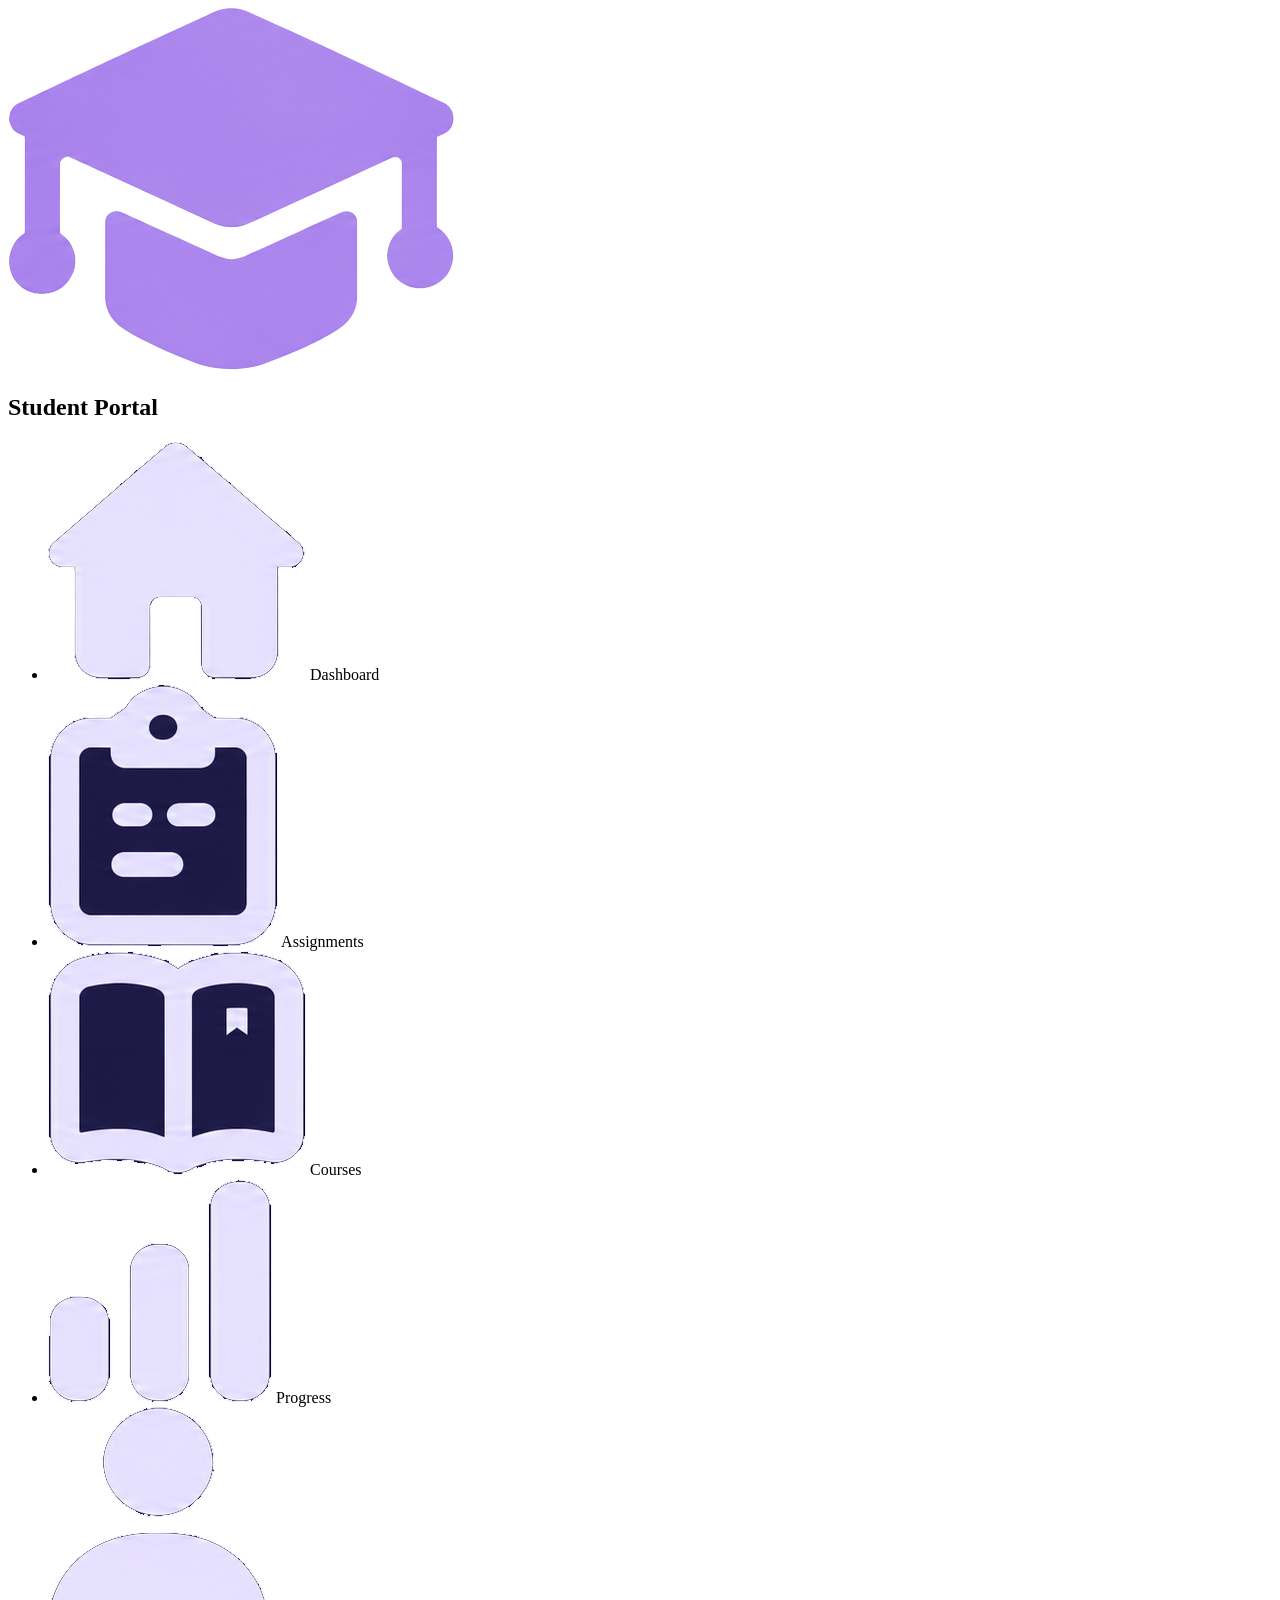
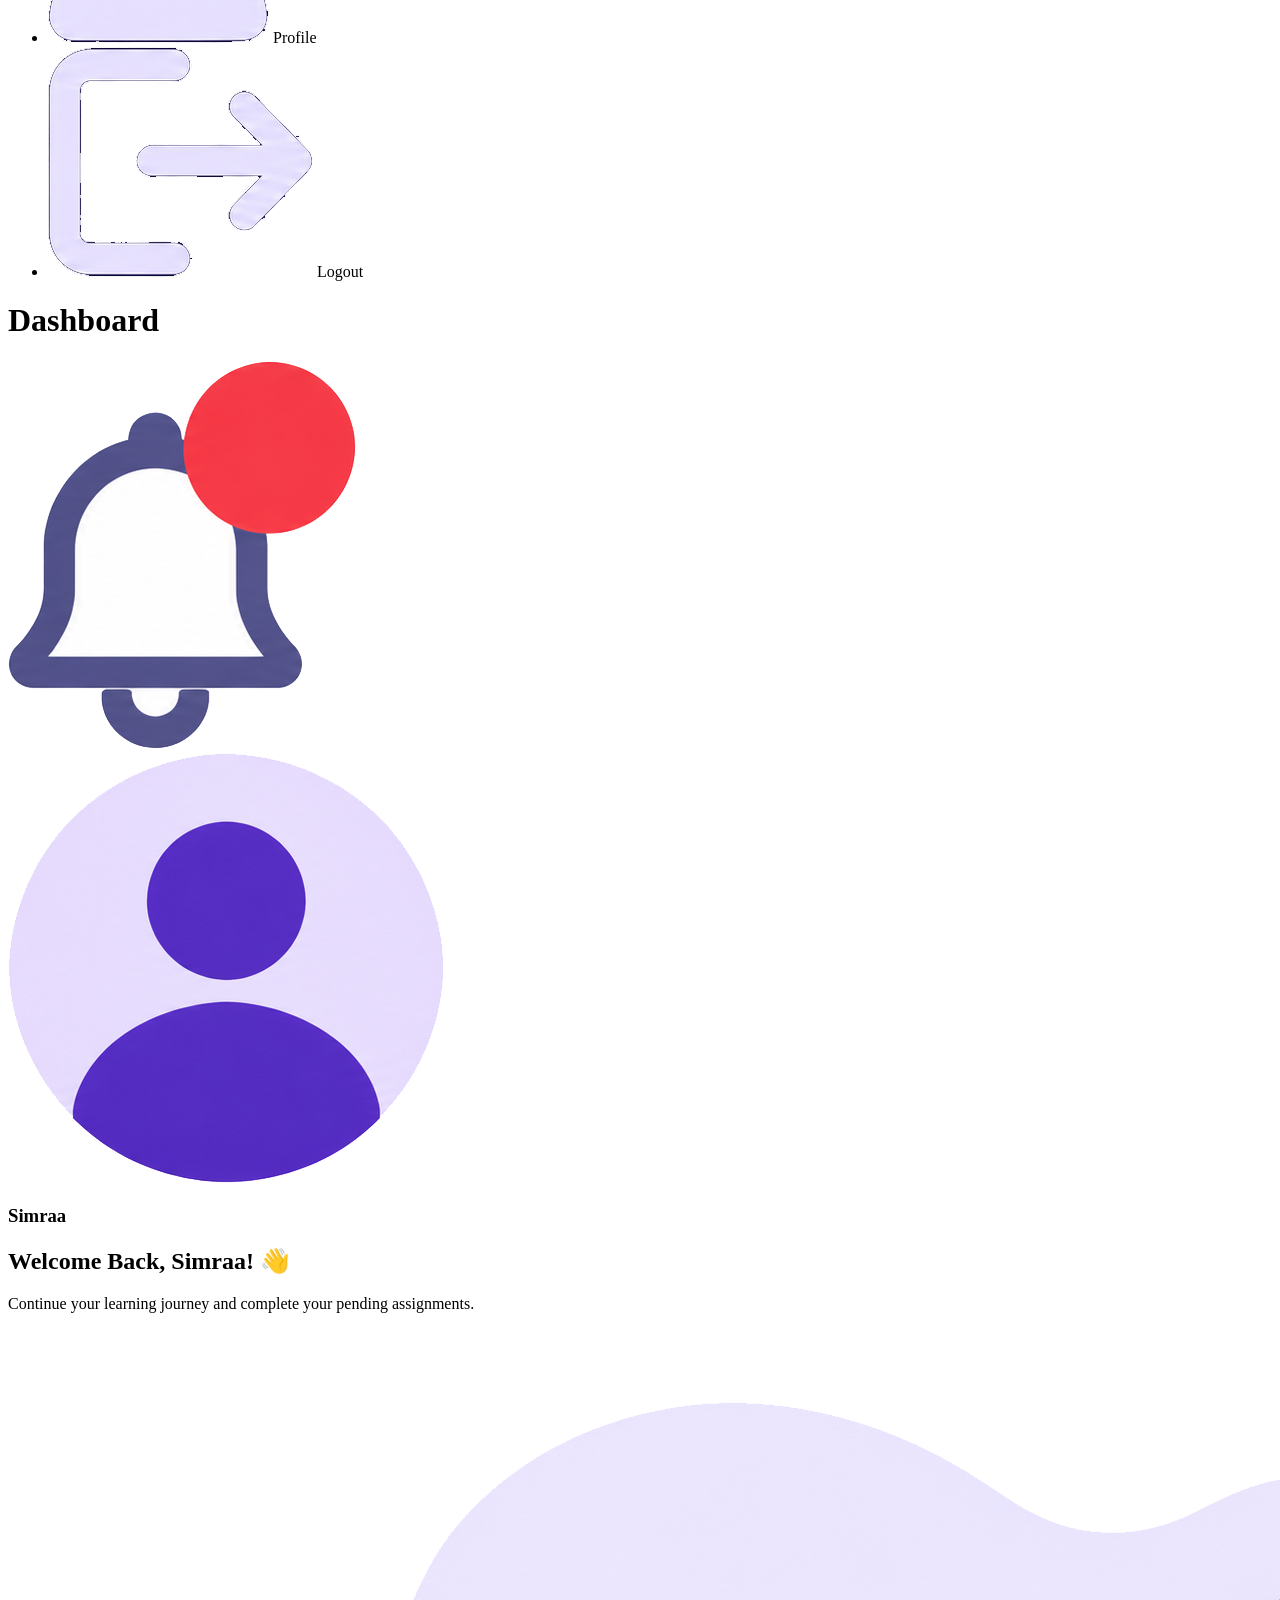
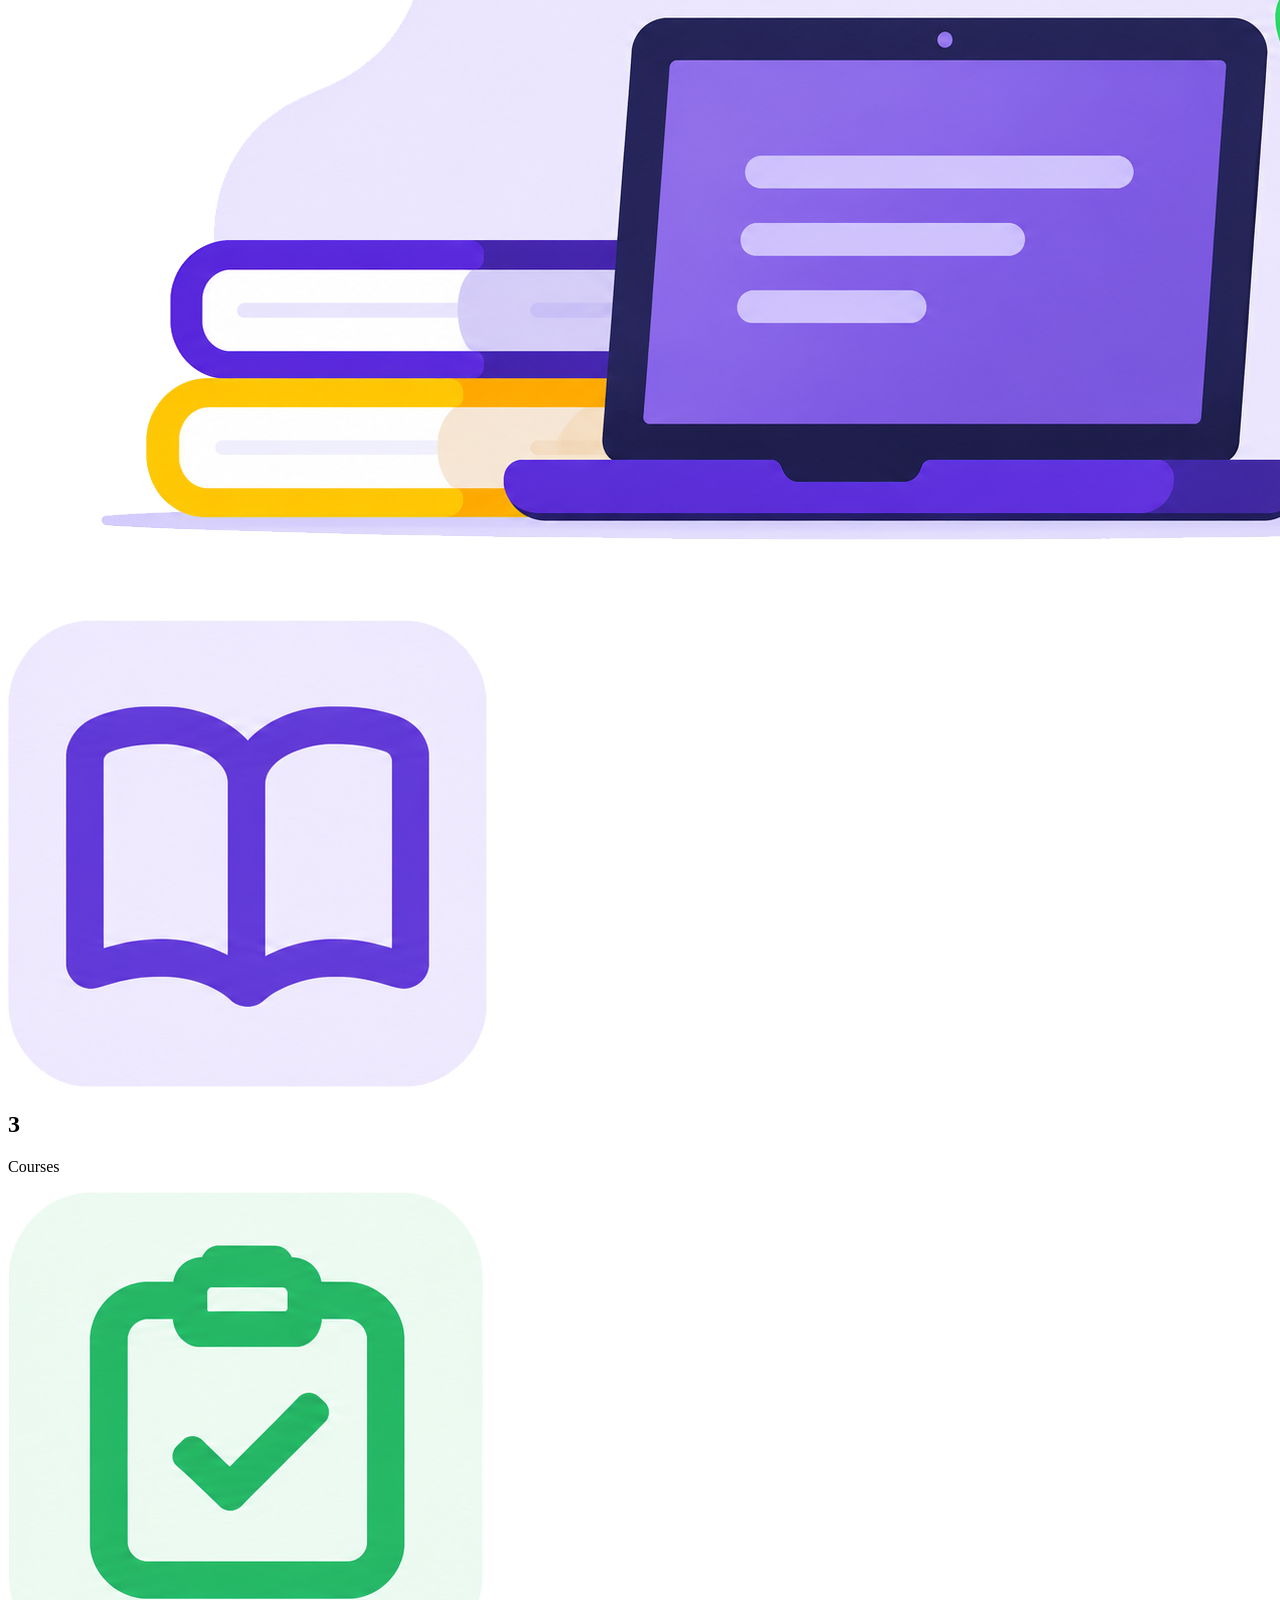
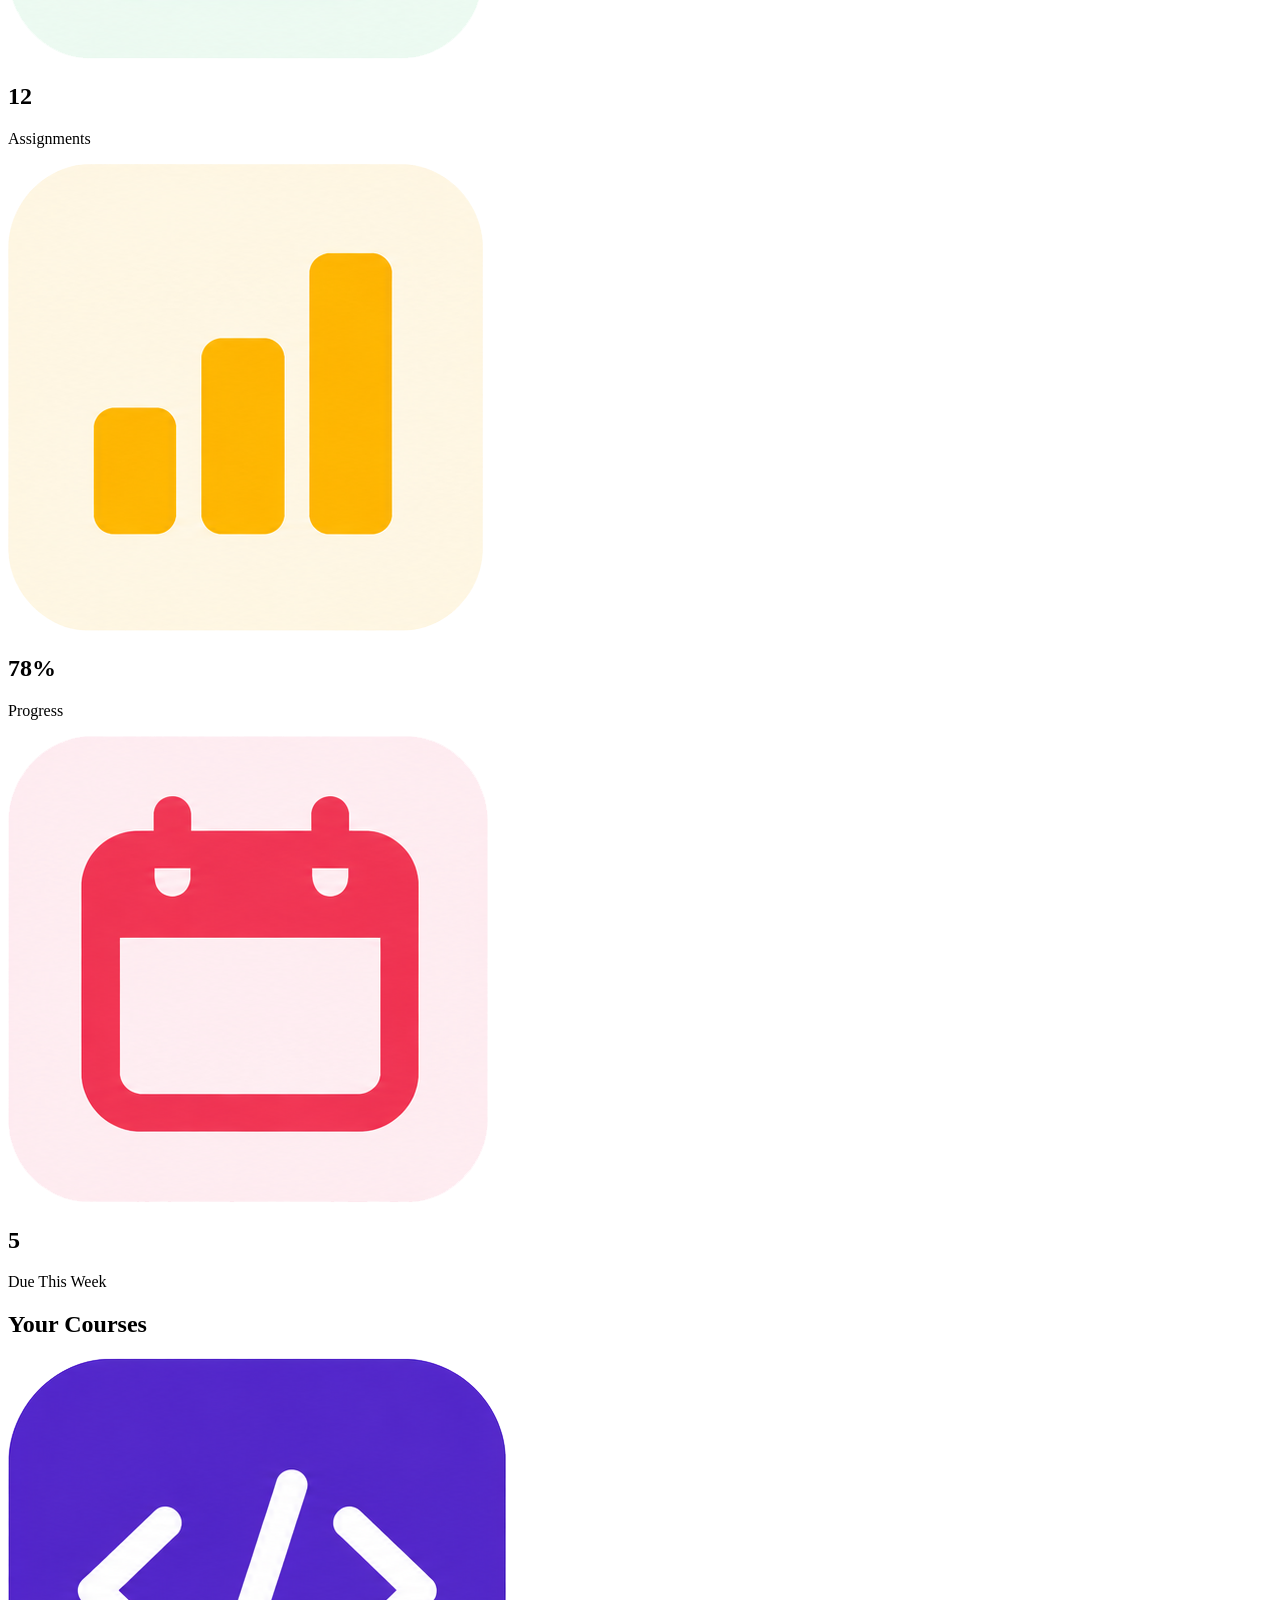
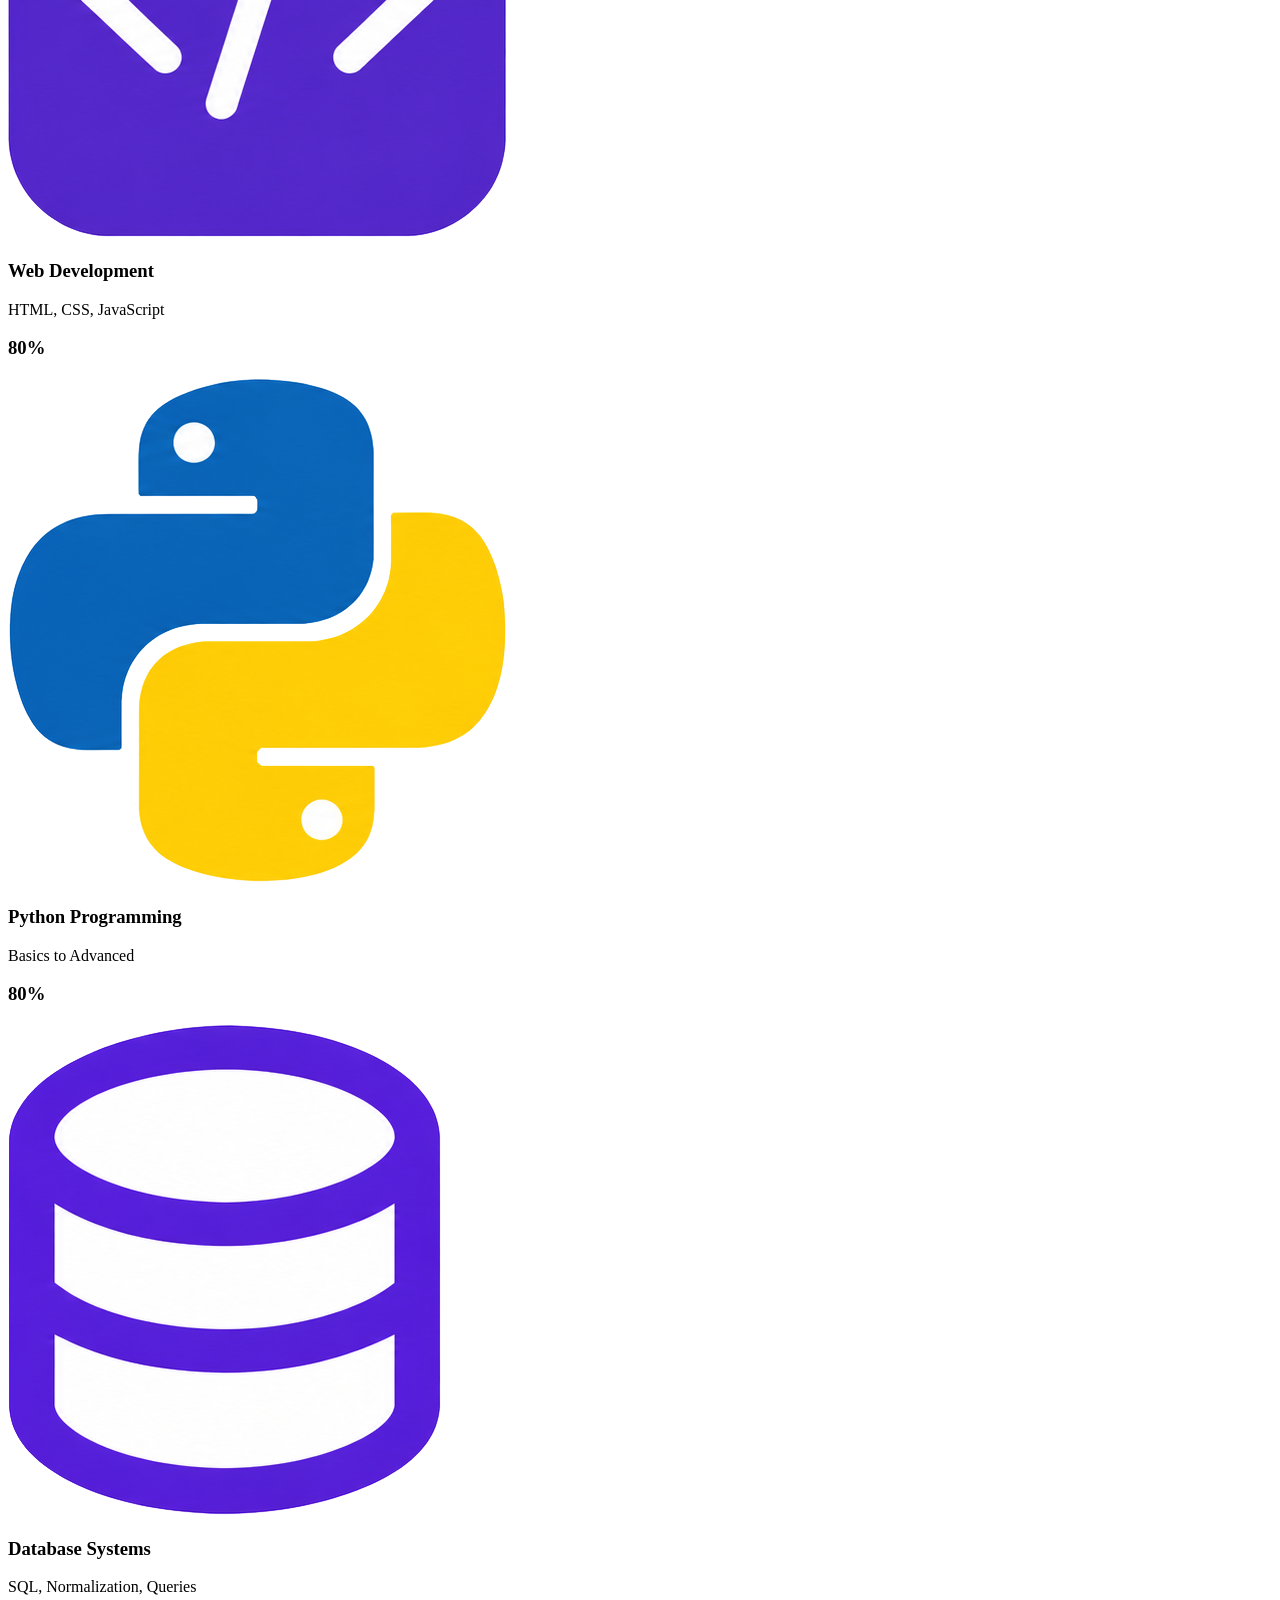
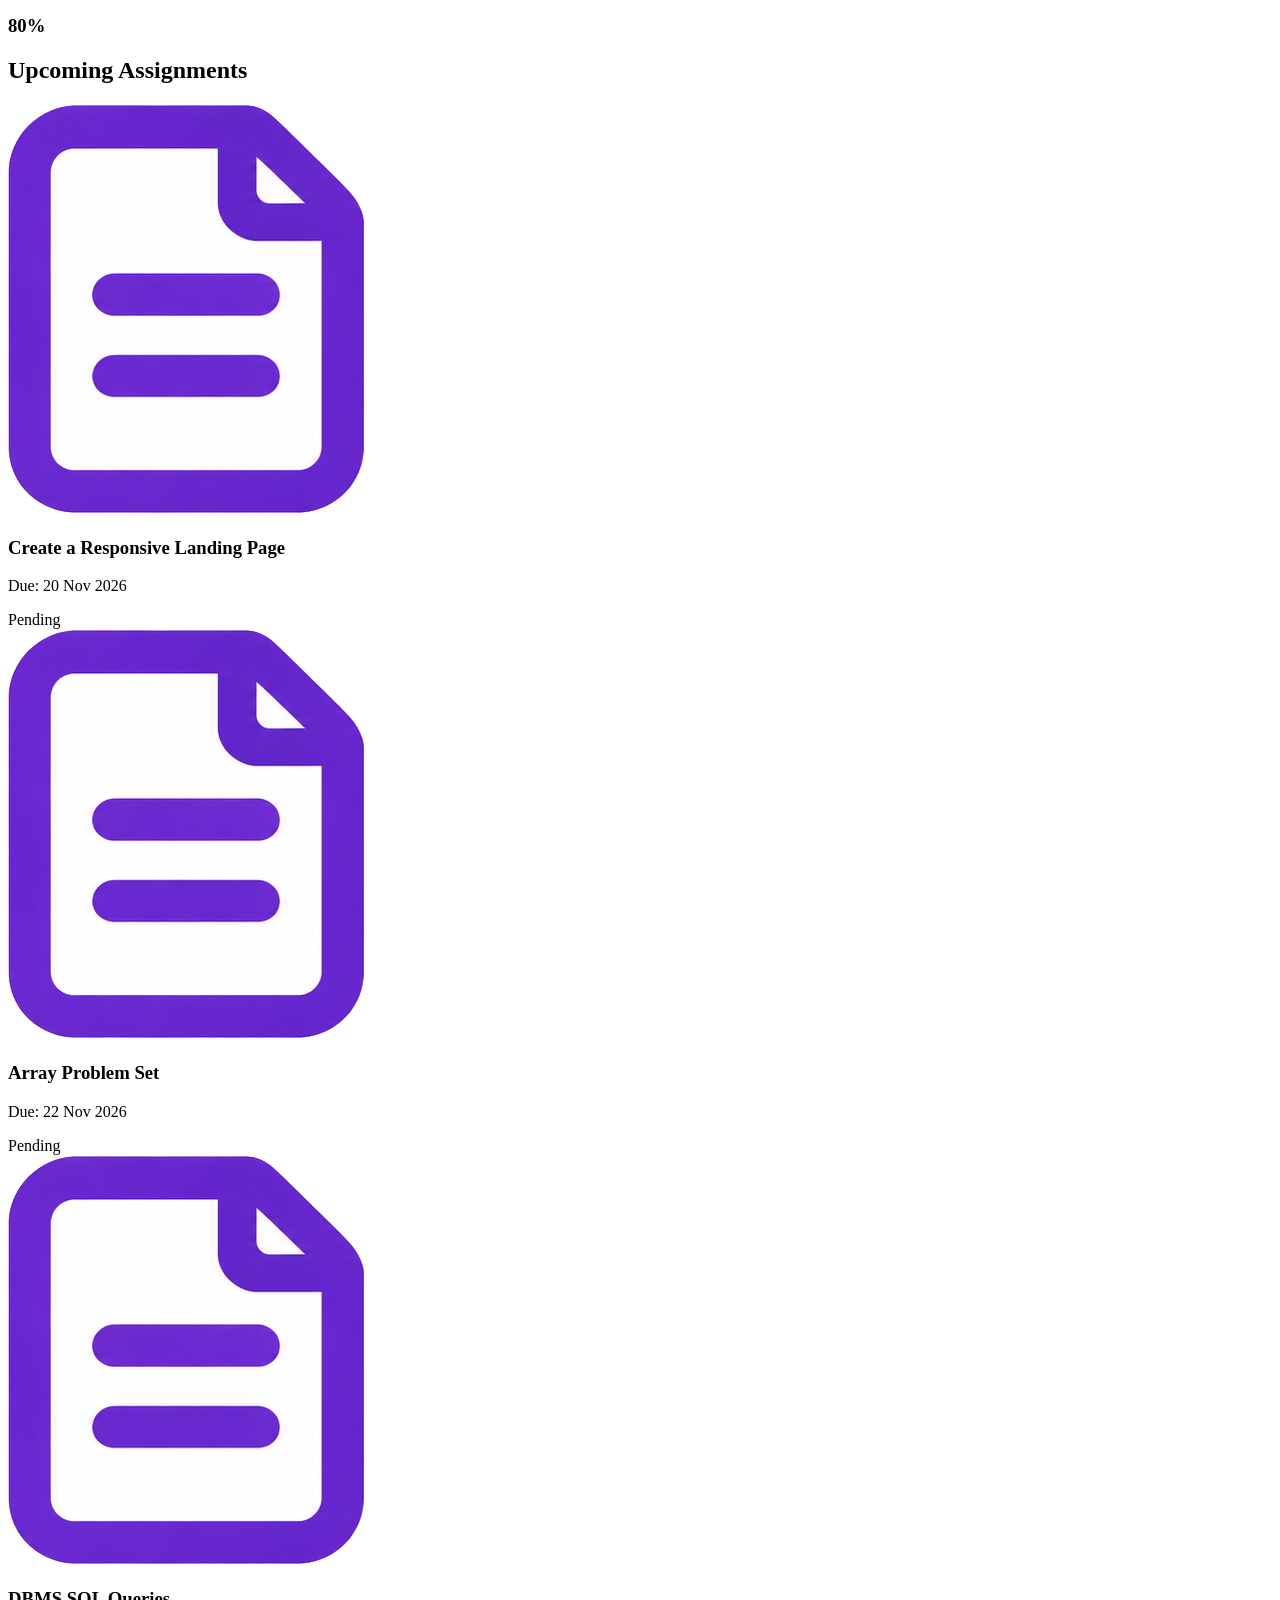
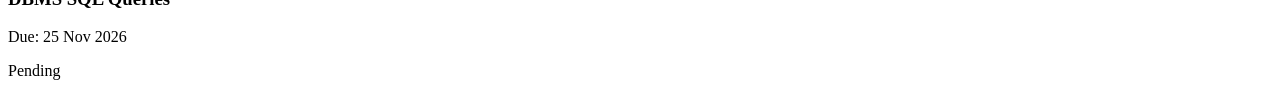
==== Students Submission/2601135_Simraa_Parkar/Task 2/index.html @ ff939129 "Completed Task 2 HTML structure" ====
<!DOCTYPE html>
<html lang="en">
    <head>
        <meta charset="UTF-8">
        <meta name="viewport" content="width=device-width, initial-scale=1.0">
        <title>Task 2 - Student Dashboard</title>

        <!-- Linking the external CSS file -->
        <link rel="stylesheet" href="style.css">
    </head>

    <body>
        <!-- Main Dashboard Container -->
        <div class="dashboard">

            <!-- Sidebar -->
            <section class="sidebar">

                <!-- Website Logo and Name -->
                <div class="logo">
                    <img src="images/17.png">
                    <h2> Student Portal </h2>
                </div>

                <!-- Sidebar Menu -->
                <ul class="sidebar-menu">
                    <li class="selected"> <img src="images/13.png" class="sidebar-icon"> Dashboard </li>
                    <li> <img src="images/12.png" class="sidebar-icon"> Assignments </li>
                    <li> <img src="images/11.png" class="sidebar-icon"> Courses </li>
                    <li> <img src="images/10.png" class="sidebar-icon"> Progress </li>
                    <li> <img src="images/09.png" class="sidebar-icon"> Profile </li>
                    <li class="logout"> <img src="images/08.png" class="sidebar-icon"> Logout </li>
                </ul>

            </section>

            <!-- Main Dashboard Content -->
            <div class="content">

                <!-- Top Bar -->
                <header class="topbar">

                    <h1>Dashboard</h1>

                    <!-- Notification and User Profile -->
                    <div class="user-info">
                        <img src="images/16.png" class="notification">

                        <div class="profile">
                            <img src="images/15.png">
                            <h3> Simraa </h3>
                        </div>
                    </div>

                </header>

                <!-- Welcome Section -->
                <section class="welcome">

                    <!-- Left Side - Welcome Text -->
                    <div class="welcome-text">
                        <h2> Welcome Back, Simraa! 👋 </h2>
                        <p> Continue your learning journey and complete your pending assignments. </p>
                    </div>

                    <!-- Right Side - Welcome Illustration -->
                    <div class="welcome-image">
                        <img src="images/18.png">
                    </div>

                </section>


                <!-- Dashboard Statistics -->
                <section class="statistics">

                    <!-- Courses Count -->
                    <div class="stat-card">
                        <img src="images/04.png">
                        <div>
                            <h2> 3 </h2>
                            <p> Courses </p>
                        </div>
                    </div>

                    <!-- Assignments Count -->
                    <div class="stat-card">
                        <img src="images/03.png">
                        <div>
                            <h2> 12 </h2>
                            <p> Assignments </p>
                        </div>
                    </div>

                    <!-- Overall Progress -->
                    <div class="stat-card">
                        <img src="images/02.png">
                        <div>
                            <h2> 78% </h2>
                            <p> Progress </p>
                        </div>
                    </div>

                    <!-- Upcoming Due Dates -->
                    <div class="stat-card">
                        <img src="images/01.png">
                        <div>
                            <h2> 5 </h2>
                            <p> Due This Week </p>
                        </div>
                    </div>

                </section>

                <!-- Courses and Assignments Section -->
                <section class="details">

                    <!-- Your Courses -->
                    <div class="courses">
                        <h2> Your Courses </h2>

                        <!-- Web Development Course -->
                        <div class="course-card">
                            <img src="images/07.png">

                            <div class="title">
                                <h3> Web Development </h3>
                                <p> HTML, CSS, JavaScript </p>
                            </div>

                            <div class="progress">
                                <h3> 80% </h3>
                                <div class="progress-bar"> <div class="progress-fill"> </div> </div>
                            </div>
                        </div>

                        <!-- Python Programming Course -->
                        <div class="course-card">
                            <img src="images/06.png">

                            <div class="title">
                                <h3> Python Programming </h3>
                                <p> Basics to Advanced </p>
                            </div>

                            <div class="progress">
                                <h3> 80% </h3>
                                <div class="progress-bar"> <div class="progress-fill"> </div> </div>
                            </div>
                        </div>

                        <!-- Database Systems Course -->
                        <div class="course-card">
                            <img src="images/05.png">

                            <div class="title">
                                <h3> Database Systems </h3>
                                <p> SQL, Normalization, Queries </p>
                            </div>

                            <div class="progress">
                                <h3> 80% </h3>
                                <div class="progress-bar"> <div class="progress-fill"> </div> </div>
                            </div>
                        </div>
                    </div>

                    <!-- Upcoming Assignments -->
                    <div class="assignments">
                        <h2>Upcoming Assignments</h2>

                        <!-- First Assignment -->
                        <div class="assignment-card">
                            <img src="images/14.png">

                            <div class="information">
                                <h3> Create a Responsive Landing Page </h3>
                                <p> Due: 20 Nov 2026 </p>
                            </div>

                            <span class="pending"> Pending </span>
                        </div>

                        <!-- Second Assignment -->
                        <div class="assignment-card">
                            <img src="images/14.png">

                            <div class="information">
                                <h3> Array Problem Set </h3>
                                <p> Due: 22 Nov 2026 </p>
                            </div>

                            <span class="pending"> Pending </span>
                        </div>

                        <!-- Third Assignment -->
                        <div class="assignment-card">
                            <img src="images/14.png">

                            <div class="information">
                                <h3> DBMS SQL Queries </h3>
                                <p> Due: 25 Nov 2026 </p>
                            </div>

                            <span class="pending"> Pending </span>
                        </div>
                    </div>
                </section>
            </div>
        </div>
    </body>
</html>
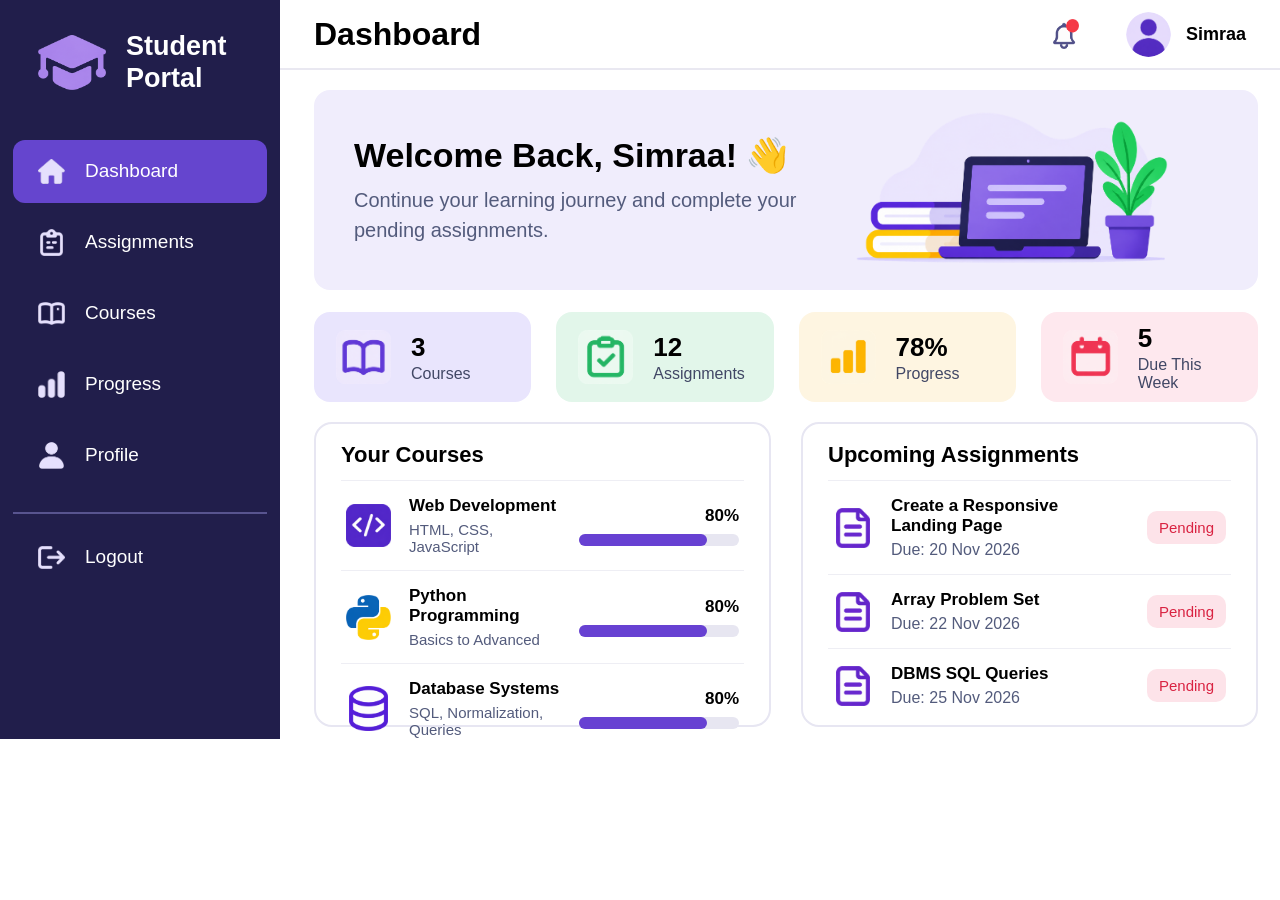
==== commit d438e121: "Made minor changes in index.html" ====
--- a/Students Submission/2601135_Simraa_Parkar/Task 2/index.html
+++ b/Students Submission/2601135_Simraa_Parkar/Task 2/index.html
@@ -75,7 +75,7 @@
                 <section class="statistics">
 
                     <!-- Courses Count -->
-                    <div class="stat-card">
+                    <div class="stat-card stat-course">
                         <img src="images/04.png">
                         <div>
                             <h2> 3 </h2>
@@ -84,7 +84,7 @@
                     </div>
 
                     <!-- Assignments Count -->
-                    <div class="stat-card">
+                    <div class="stat-card stat-assignment">
                         <img src="images/03.png">
                         <div>
                             <h2> 12 </h2>
@@ -93,7 +93,7 @@
                     </div>
 
                     <!-- Overall Progress -->
-                    <div class="stat-card">
+                    <div class="stat-card stat-progress">
                         <img src="images/02.png">
                         <div>
                             <h2> 78% </h2>
@@ -102,7 +102,7 @@
                     </div>
 
                     <!-- Upcoming Due Dates -->
-                    <div class="stat-card">
+                    <div class="stat-card stat-due">
                         <img src="images/01.png">
                         <div>
                             <h2> 5 </h2>
@@ -203,7 +203,7 @@
                             </div>
 
                             <span class="pending"> Pending </span>
-                        </div>
+                        </div>  
                     </div>
                 </section>
             </div>
--- a/Students Submission/2601135_Simraa_Parkar/Task 2/style.css
+++ b/Students Submission/2601135_Simraa_Parkar/Task 2/style.css
@@ -0,0 +1,347 @@
+
+/* General Styling */
+body {
+    margin: 0;
+    font-family: "Segoe UI", Arial, sans-serif;
+    background-color: white;
+    color: black;
+}
+
+/* Main Dashboard */
+.dashboard {
+    display: flex;
+    height: 100%;
+}
+
+/* Sidebar */
+.sidebar {
+    width: 280px;
+    flex-shrink: 0;
+    background-color: #211e4b;
+    color: white;
+    padding: 30px 13px;
+    box-sizing: border-box;
+}
+
+/* Logo and Name */
+.logo {
+    display: flex;
+    align-items: center;
+    gap: 20px;
+    margin: 0 25px 45px;
+}
+
+.logo img {
+    width: 68px;
+    height: 60px;
+    object-fit: contain;
+}
+
+.logo h2 {
+    font-size: 27px;
+    line-height: 1.2;
+    margin: 0;
+}
+
+/* Sidebar Menu */
+.sidebar-menu {
+    list-style: none;
+    padding: 0;
+    margin: 0;
+}
+
+.sidebar-menu li {
+    display: flex;
+    align-items: center;
+    gap: 20px;
+    padding: 18px 25px;
+    margin-bottom: 8px;
+    color: white;
+    font-size: 19px;
+}
+
+.sidebar-menu li.selected {
+    background-color: #6545ce;
+    border-radius: 12px;
+}
+
+.sidebar-icon {
+    width: 27px;
+    height: 27px;
+    object-fit: contain;
+}
+
+.sidebar-menu li.logout {
+    border-top: 2px solid #58548f;
+    margin-top: 25px;
+    padding-top: 30px;
+}
+
+/* Main Content */
+.content {
+    flex: 1;
+    min-width: 0;
+    height: 100%;
+    padding: 0 22px 12px 34px;
+    box-sizing: border-box;
+}
+
+/* Top Bar */
+.topbar {
+    height: 70px;
+    display: flex;
+    align-items: center;
+    justify-content: space-between;
+    margin: 0 -22px 20px -34px;
+    padding: 0 34px;
+    border-bottom: 2px solid #e9e8f1;
+    box-sizing: border-box;
+}
+
+.topbar h1 {
+    font-size: 32px;
+    margin: 0;
+}
+
+.user-info {
+    display: flex;
+    align-items: center;
+    gap: 45px;
+}
+
+.notification {
+    width: 30px;
+    height: 30px;
+    object-fit: contain;
+}
+
+.profile {
+    display: flex;
+    align-items: center;
+    gap: 15px;
+}
+
+.profile img {
+    width: 45px;
+    height: 45px;
+    border-radius: 50%;
+    object-fit: cover;
+}
+
+.profile h3 {
+    font-size: 18px;
+    margin: 0;
+}
+
+/* Welcome Section */
+.welcome {
+    height: 200px;
+    display: flex;
+    align-items: center;
+    justify-content: space-between;
+    background-color: #f0edfc;
+    padding: 20px 40px;
+    border-radius: 16px;
+    box-sizing: border-box;
+    margin-bottom: 22px;
+}
+
+.welcome-text {
+    width: 58%;
+}
+
+.welcome-text h2 {
+    font-size: 34px;
+    margin: 0 0 10px;
+}
+
+.welcome-text p {
+    font-size: 20px;
+    line-height: 1.5;
+    color: #535b7c;
+    margin: 0;
+}
+
+.welcome-image img {
+    width: 400px;
+    height: 180px;
+    object-fit: contain;
+}
+
+/* Dashboard Statistics */
+.statistics {
+    display: flex;
+    gap: 25px;
+    margin-bottom: 20px;
+}
+
+.stat-card {
+    display: flex;
+    align-items: center;
+    gap: 20px;
+    flex: 1;
+    height: 90px;
+    padding: 0px 22px;
+    border-radius: 16px;
+    box-sizing: border-box;
+}
+
+.stat-course {
+    background-color: #e9e5fd;
+}
+
+.stat-assignment {
+    background-color: #e2f6ea;
+}
+
+.stat-progress {
+    background-color: #fef5e1;
+}
+
+.stat-due {
+    background-color: #fee8ee;
+}
+
+.stat-card img {
+    width: 55px;
+    height: 55px;
+    object-fit: contain;
+}
+
+.stat-card h2 {
+    font-size: 26px;
+    margin: 0 0 2px;
+}
+
+.stat-card p {
+    font-size: 16px;
+    color: #414765;
+    margin: 0;
+}
+
+/* Courses and Assignments */
+.details {
+    display: flex;
+    gap: 30px;
+    align-items: stretch;
+    height: 305px;
+}
+
+.courses {
+    flex: 1;
+    background-color: white;
+    padding: 18px 25px;
+    border: 2px solid #e7e6f2;
+    border-radius: 18px;
+    box-sizing: border-box;
+}
+
+.assignments {
+    flex: 1;
+    background-color: white;
+    padding: 18px 25px;
+    border: 2px solid #e7e6f2;
+    border-radius: 18px;
+    box-sizing: border-box;
+}
+
+.courses h2,
+.assignments h2 {
+    font-size: 22px;
+    margin: 0 0 12px;
+}
+
+/* Course Cards */
+.course-card {
+    display: flex;
+    align-items: center;
+    gap: 18px;
+    padding: 15px 5px;
+    border-top: 1px solid #eeeeF4;
+}
+
+.course-card img {
+    width: 45px;
+    height: 45px;
+    object-fit: contain;
+}
+
+.title {
+    flex: 1;
+    min-width: 0;
+}
+
+.title h3 {
+    font-size: 17px;
+    margin: 0 0 5px;
+}
+
+.title p {
+    font-size: 15px;
+    color: #535b7c;
+    margin: 0;
+}
+
+.progress {
+    width: 160px;
+    flex-shrink: 0;
+}
+
+.progress h3 {
+    font-size: 17px;
+    text-align: right;
+    margin: 0 0 8px;
+}
+
+.progress-bar {
+    width: 100%;
+    height: 12px;
+    background-color: #e7e6f1;
+    border-radius: 10px;
+}
+
+.progress-fill {
+    height: 100%;
+    width: 80%;
+    background-color: #6741d2;
+    border-radius: 10px;
+}
+
+/* Upcoming Assignments */
+.assignment-card {
+    display: flex;
+    align-items: center;
+    gap: 18px;
+    padding: 15px 5px;
+    border-top: 1px solid #eeeeF4;
+}
+
+.assignment-card img {
+    width: 40px;
+    height: 40px;
+    object-fit: contain;
+}
+
+.information {
+    flex: 1;
+    min-width: 0;
+}
+
+.information h3 {
+    font-size: 17px;
+    margin: 0 0 5px;
+}
+
+.information p {
+    font-size: 16px;
+    color: #535b7c;
+    margin: 0;
+}
+
+.pending {
+    font-size: 15px;
+    color: #d92342;
+    background-color: #fde3e9;
+    padding: 8px 12px;
+    border-radius: 10px;
+}
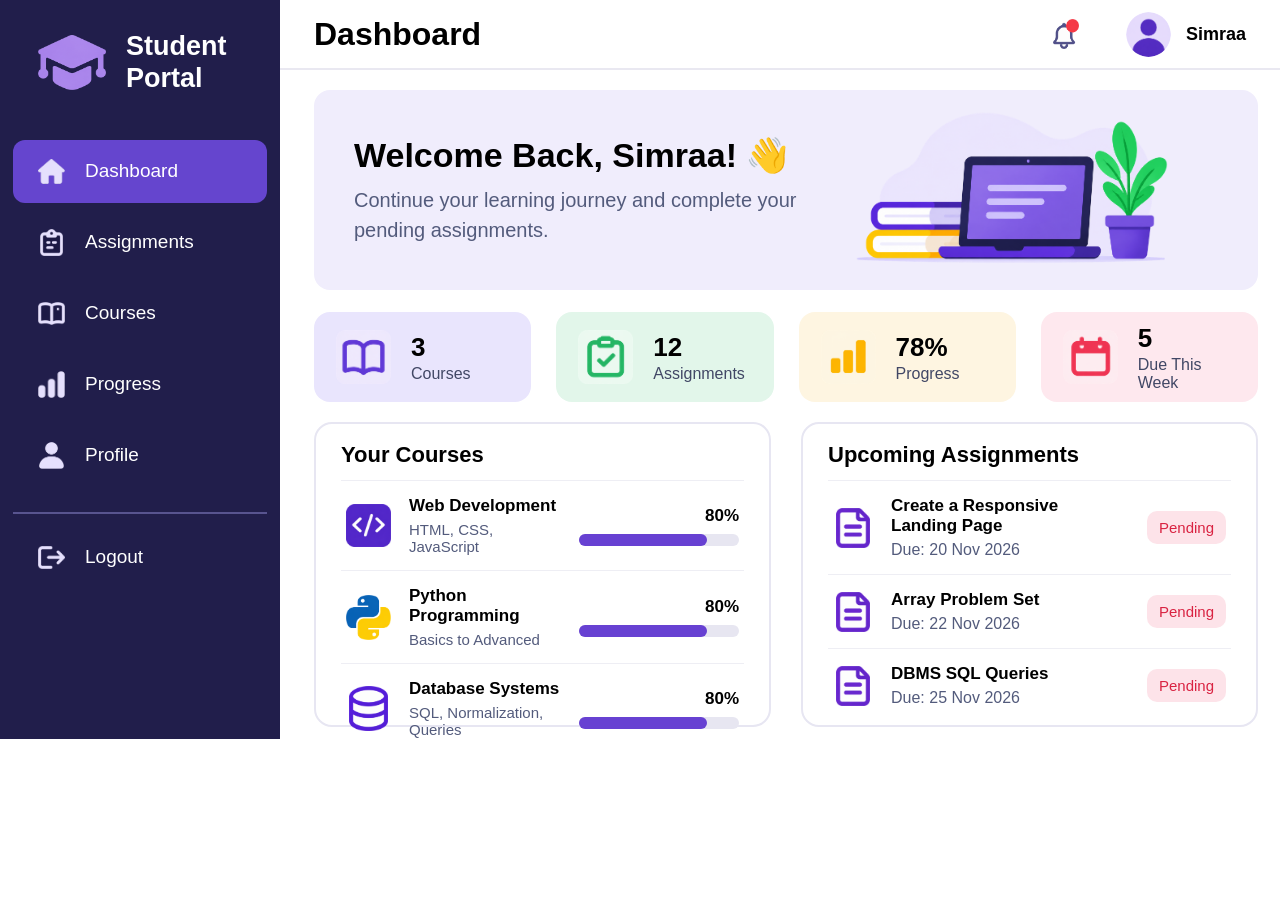
==== commit f877a621: "Added output for each Task" ====
--- a/Students Submission/2601135_Simraa_Parkar/Task 2/index.html
+++ b/Students Submission/2601135_Simraa_Parkar/Task 2/index.html
@@ -4,7 +4,6 @@
         <meta charset="UTF-8">
         <meta name="viewport" content="width=device-width, initial-scale=1.0">
         <title>Task 2 - Student Dashboard</title>
-
         <!-- Linking the external CSS file -->
         <link rel="stylesheet" href="style.css">
     </head>
@@ -40,7 +39,7 @@
                 <!-- Top Bar -->
                 <header class="topbar">
 
-                    <h1>Dashboard</h1>
+                    <h1> Dashboard </h1>
 
                     <!-- Notification and User Profile -->
                     <div class="user-info">
@@ -167,7 +166,7 @@
 
                     <!-- Upcoming Assignments -->
                     <div class="assignments">
-                        <h2>Upcoming Assignments</h2>
+                        <h2> Upcoming Assignments </h2>
 
                         <!-- First Assignment -->
                         <div class="assignment-card">
